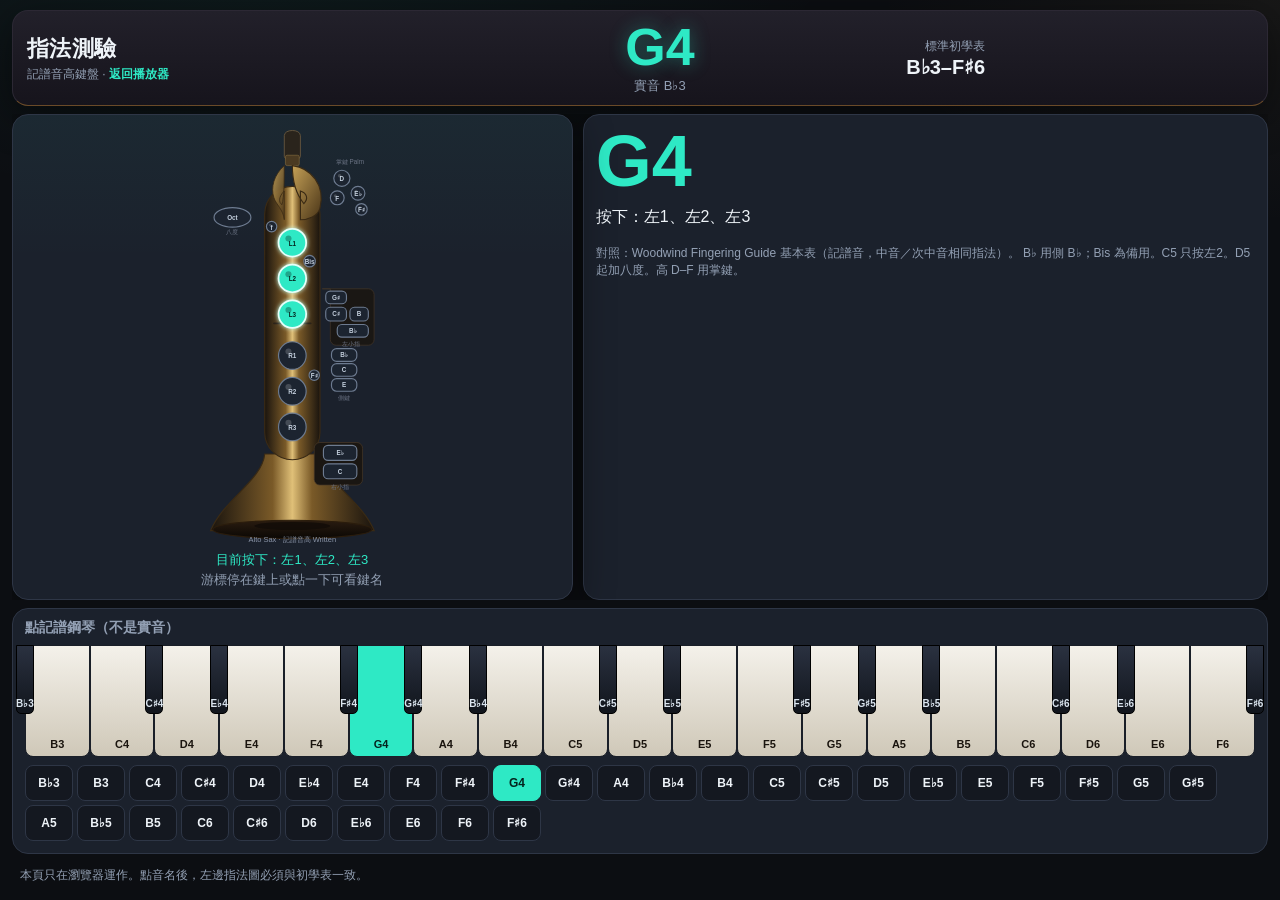
==== fingering-test.html @ 2d66747a "Initial release: Alto Fingering Player Static alto sax practice app with written-pitch fingering dia" ====
<!DOCTYPE html>
<html lang="zh-Hant">
<head>
  <meta charset="UTF-8" />
  <meta name="viewport" content="width=device-width, initial-scale=1, viewport-fit=cover" />
  <title>指法測驗 · Alto Fingering Player</title>
  <link rel="stylesheet" href="styles.css" />
</head>
<body class="mode-fingering test-page">
  <div id="app">
    <header class="topbar">
      <div class="brand">
        <h1>指法測驗</h1>
        <div class="sub">記譜音高鍵盤 · <a href="index.html">返回播放器</a></div>
      </div>
      <div class="now-note">
        <div class="written-name" id="written-name">G4</div>
        <div class="concert-name" id="concert-name">實音 B♭3</div>
      </div>
      <div class="clock">
        <div class="label">標準初學表</div>
        <div class="time">B♭3–F♯6</div>
      </div>
    </header>

    <main class="stage">
      <section class="panel fingering-panel">
        <div class="sax-stage">
          <div id="sax-mount"></div>
        </div>
        <div class="pressed-line" id="pressed-line">目前按下：—</div>
        <div class="next-hint">游標停在鍵上或點一下可看鍵名</div>
      </section>
      <section class="panel test-info">
        <div class="test-note" id="big-name">G4</div>
        <div class="test-keys-text" id="keys-text"></div>
        <div class="test-alt" id="alt-text"></div>
        <div class="test-chart" id="chart-note">
          對照：Woodwind Fingering Guide 基本表（記譜音，中音／次中音相同指法）。
          B♭ 用側 B♭；Bis 為備用。C5 只按左2。D5 起加八度。高 D–F 用掌鍵。
        </div>
      </section>
    </main>

    <section class="keyboard-wrap">
      <h2>點記譜鋼琴（不是實音）</h2>
      <div class="piano" id="piano"></div>
      <div class="chrom-row" id="chrom"></div>
    </section>

    <footer class="readme">
      本頁只在瀏覽器運作。點音名後，左邊指法圖必須與初學表一致。
    </footer>
  </div>
  <div id="key-tip" class="key-tip" role="status"></div>

  <script src="fingerings.js"></script>
  <script>
    (function () {
      const F = window.Fingerings;
      const sax = document.getElementById("sax-mount");
      const tip = document.getElementById("key-tip");
      const written = document.getElementById("written-name");
      const concert = document.getElementById("concert-name");
      const pressed = document.getElementById("pressed-line");
      const big = document.getElementById("big-name");
      const keysText = document.getElementById("keys-text");
      const altText = document.getElementById("alt-text");
      const piano = document.getElementById("piano");
      const chrom = document.getElementById("chrom");

      F.renderSax(sax);
      F.bindKeyTips(sax, tip);

      const WHITE_PC = { 0: 1, 2: 1, 4: 1, 5: 1, 7: 1, 9: 1, 11: 1 };
      const whites = [];
      const blacks = [];
      for (let m = F.MIDI_MIN; m <= F.MIDI_MAX; m++) {
        if (WHITE_PC[((m % 12) + 12) % 12]) whites.push(m);
        else blacks.push(m);
      }

      function shortName(midi) {
        return F.prettyName(F.midiToName(midi));
      }

      function show(midi) {
        const fing = F.lookupWritten(midi);
        const name = F.prettyName(fing.name);
        written.textContent = name;
        big.textContent = name;
        concert.textContent = fing.outOfRange ? "音域外" : ("實音 " + F.concertName(F.writtenToConcert(midi)));
        F.setKeys(sax, fing.outOfRange ? [] : fing.keys, []);
        pressed.textContent = "目前按下：" + (fing.outOfRange ? "—" : F.keysPhrase(fing.keys));
        keysText.textContent = fing.outOfRange
          ? "超出薩克斯標準音域。"
          : ("按下：" + F.keysPhrase(fing.keys));
        if (fing.alt && fing.alt.length) {
          altText.textContent = "備用（" + (fing.altLabel || "替換") + "）：" + F.keysPhrase(fing.alt);
        } else {
          altText.textContent = "";
        }
        document.querySelectorAll(".wkey, .bkey, .chrom-btn").forEach(function (b) {
          b.classList.toggle("active", Number(b.dataset.midi) === midi);
        });
      }

      const whiteRow = document.createElement("div");
      whiteRow.className = "piano-white";
      whites.forEach(function (m) {
        const b = document.createElement("button");
        b.type = "button";
        b.className = "wkey";
        b.dataset.midi = String(m);
        b.textContent = shortName(m);
        b.addEventListener("click", function () { show(m); });
        whiteRow.appendChild(b);
      });
      piano.appendChild(whiteRow);

      const blackRow = document.createElement("div");
      blackRow.className = "piano-black";
      blacks.forEach(function (m) {
        let n = 0;
        whites.forEach(function (w) { if (w < m) n++; });
        const pct = (n / whites.length) * 100;
        const b = document.createElement("button");
        b.type = "button";
        b.className = "bkey";
        b.dataset.midi = String(m);
        b.style.left = pct + "%";
        b.textContent = shortName(m);
        b.addEventListener("click", function () { show(m); });
        blackRow.appendChild(b);
      });
      piano.appendChild(blackRow);

      for (let m = F.MIDI_MIN; m <= F.MIDI_MAX; m++) {
        const b = document.createElement("button");
        b.type = "button";
        b.className = "chrom-btn";
        b.dataset.midi = String(m);
        b.textContent = shortName(m);
        b.addEventListener("click", function () { show(m); });
        chrom.appendChild(b);
      }

      show(F.nameToMidi("G4"));
    })();
  </script>
</body>
</html>
---- styles.css ----
:root {
  --bg: #0c0e12;
  --bg-2: #141820;
  --panel: #1b212c;
  --panel-2: #222a38;
  --wood: #3d2a18;
  --wood-edge: #6a4a28;
  --line: #2e3646;
  --text: #eef3f8;
  --muted: #93a0b4;
  --teal: #2ee9c5;
  --teal-2: #18b89a;
  --teal-dim: #0e4f45;
  --gold: #d4b06a;
  --warn: #ffb454;
  --danger: #ff6b7a;
  --rest: #7b8496;
  --shadow: 0 10px 40px rgba(0, 0, 0, 0.45);
  --radius: 16px;
  --font: "Noto Sans TC", "Source Han Sans TC", "PingFang TC", "Microsoft JhengHei",
    "Segoe UI", "Avenir Next", sans-serif;
  --mono: "Segoe UI", "Avenir Next", "Trebuchet MS", sans-serif;
}

*,
*::before,
*::after { box-sizing: border-box; }

html, body {
  margin: 0;
  padding: 0;
  background:
    radial-gradient(1200px 600px at 20% -10%, rgba(46, 233, 197, 0.07), transparent 50%),
    radial-gradient(900px 500px at 100% 0%, rgba(212, 176, 106, 0.06), transparent 45%),
    var(--bg);
  color: var(--text);
  font-family: var(--font);
  min-height: 100dvh;
}

button, input { font-family: inherit; }

#app {
  height: 100dvh;
  max-height: 100dvh;
  overflow: hidden;
  display: grid;
  grid-template-areas:
    "top"
    "banner"
    "onboard"
    "stage"
    "transport"
    "files"
    "footer";
  grid-template-rows: auto auto auto minmax(200px, 1fr) auto auto auto;
  gap: 8px;
  padding: 10px 12px 8px;
  max-width: 1400px;
  margin: 0 auto;
}
.topbar { grid-area: top; }
.banner { grid-area: banner; }
.onboarding { grid-area: onboard; }
.stage { grid-area: stage; }
.transport { grid-area: transport; }
.files { grid-area: files; }
footer.readme { grid-area: footer; }

/* ── Top bar ── */
.topbar {
  display: grid;
  grid-template-columns: minmax(140px, 0.9fr) minmax(120px, 1.1fr) auto minmax(90px, 0.6fr);
  gap: 10px;
  align-items: center;
  background: linear-gradient(180deg, #22202a 0%, #16141c 100%);
  border: 1px solid #2c2834;
  border-bottom-color: var(--wood-edge);
  border-radius: var(--radius);
  padding: 10px 14px;
  box-shadow: var(--shadow);
}

.brand {
  display: flex;
  flex-direction: column;
  gap: 2px;
  min-width: 0;
}
.brand h1 {
  margin: 0;
  font-size: clamp(16px, 2.4vw, 22px);
  letter-spacing: 0.02em;
  font-weight: 800;
}
.brand .sub {
  color: var(--muted);
  font-size: 12px;
}

.song-meta { min-width: 0; }
.song-title {
  font-size: clamp(15px, 2vw, 20px);
  font-weight: 700;
  color: var(--gold);
  white-space: nowrap;
  overflow: hidden;
  text-overflow: ellipsis;
}
.song-sub { color: var(--muted); font-size: 12px; }

.now-note {
  display: flex;
  flex-direction: column;
  align-items: center;
  justify-content: center;
  min-width: 110px;
}
.written-name {
  font-family: var(--mono);
  font-size: clamp(32px, 5vw, 52px);
  font-weight: 800;
  line-height: 1;
  color: var(--teal);
  text-shadow: 0 0 18px rgba(46, 233, 197, 0.35);
}
.concert-name {
  font-size: 13px;
  color: var(--muted);
  margin-top: 4px;
}
.clock {
  text-align: right;
  font-variant-numeric: tabular-nums;
}
.clock .time {
  font-size: 20px;
  font-weight: 700;
}
.clock .label { color: var(--muted); font-size: 12px; }

/* ── Banner ── */
.banner {
  display: none;
  background: #3a2218;
  color: #ffd7c2;
  border: 1px solid #7a4030;
  border-radius: 12px;
  padding: 8px 12px;
  font-size: 14px;
}
.banner.show { display: block; }

/* ── Onboarding ── */
.onboarding {
  display: flex;
  align-items: stretch;
  gap: 10px;
  background: var(--panel);
  border: 1px solid var(--line);
  border-radius: 14px;
  padding: 8px 10px;
  overflow-x: auto;
}
.onboard-copy {
  min-width: 132px;
  display: flex;
  flex-direction: column;
  justify-content: center;
  padding: 0 6px;
}
.onboard-copy strong {
  color: var(--teal);
  font-size: 15px;
}
.onboard-copy span { color: var(--muted); font-size: 12px; }
.onboard-notes {
  display: flex;
  gap: 8px;
  flex: 1;
}
.onboard-card {
  flex: 1 0 72px;
  background: var(--bg-2);
  border: 1px solid var(--line);
  border-radius: 12px;
  padding: 6px 8px;
  cursor: pointer;
  min-height: 64px;
  display: flex;
  flex-direction: column;
  align-items: center;
  gap: 4px;
}
.onboard-card:hover, .onboard-card.active {
  border-color: var(--teal);
  box-shadow: 0 0 0 1px var(--teal);
}
.onboard-card .n {
  font-weight: 800;
  font-size: 18px;
  font-family: var(--mono);
}
.mini-dots { display: flex; gap: 10px; }
.mini-col { display: flex; flex-direction: column; gap: 3px; }
.dot {
  width: 8px; height: 8px; border-radius: 50%;
  border: 1px solid #5a6578;
  background: transparent;
}
.dot.on { background: var(--teal); border-color: var(--teal); }
.oct-pip {
  font-size: 10px;
  color: var(--muted);
  height: 12px;
}
.oct-pip.on { color: var(--teal); font-weight: 700; }

/* ── Main ── */
.stage {
  display: grid;
  grid-template-columns: minmax(260px, 1.05fr) minmax(240px, 1fr);
  gap: 10px;
  min-height: 0;
  overflow: hidden;
}

.panel {
  background: var(--panel);
  border: 1px solid var(--line);
  border-radius: var(--radius);
  min-height: 0;
  box-shadow: var(--shadow);
}

.fingering-panel {
  position: relative;
  display: flex;
  flex-direction: column;
  padding: 8px 8px 6px;
  min-height: 0;
  overflow: hidden;
  background:
    linear-gradient(180deg, rgba(46, 233, 197, 0.04), transparent 30%),
    var(--panel);
}
.sax-stage {
  position: relative;
  flex: 1;
  min-height: 0;
  display: flex;
  align-items: center;
  justify-content: center;
}
#sax-mount {
  width: 100%;
  height: 100%;
  display: flex;
  justify-content: center;
}
.sax-svg {
  width: 100%;
  height: 100%;
  max-height: 100%;
  overflow: visible;
}

.key {
  fill: #1c2430;
  stroke: #6d7b90;
  stroke-width: 2;
  fill-opacity: 1;
  transition: fill 80ms linear, stroke 80ms linear, opacity 80ms linear;
}
.key.on {
  fill: #2ee9c5;
  stroke: #e7fffa;
  stroke-width: 3;
  fill-opacity: 1;
  filter: url(#keyGlow);
}
.key.ghost {
  fill: #2ee9c5;
  fill-opacity: 0.4;
  stroke: #2ee9c5;
  stroke-width: 2;
  stroke-dasharray: 4 3;
  stroke-opacity: 0.9;
}
.pearl-shine {
  fill: #ffffff;
  opacity: 0.18;
  pointer-events: none;
}
.key.on + .pearl-shine,
.key-wrap:has(.key.on) .pearl-shine { opacity: 0.35; fill: #042820; }
.key-label {
  font-size: 11px;
  font-weight: 700;
  fill: #c5d0de;
  text-anchor: middle;
  pointer-events: none;
  font-family: var(--mono);
}
.key-wrap:has(.key.on) .key-label { fill: #04241e; }
.key-wrap:has(.key.ghost) .key-label { fill: #e7fffa; }
.region-label {
  fill: #6b7384;
  font-size: 11px;
  text-anchor: middle;
  font-family: var(--font);
}
.sax-caption {
  fill: #8b95a8;
  font-size: 13px;
  text-anchor: middle;
}

.status-overlay {
  position: absolute;
  left: 50%;
  top: 12px;
  transform: translateX(-50%);
  font-size: 28px;
  font-weight: 800;
  letter-spacing: 0.12em;
  color: var(--rest);
  text-transform: uppercase;
  pointer-events: none;
  display: none;
  padding: 6px 16px;
  border-radius: 10px;
  background: rgba(12, 14, 18, 0.72);
}
.status-overlay.show { display: block; }
.status-overlay.warn { color: var(--danger); }

.name-hero {
  display: none;
  position: absolute;
  inset: auto 0 18px 0;
  text-align: center;
  font-family: var(--mono);
  font-size: clamp(64px, 12vw, 140px);
  font-weight: 900;
  line-height: 0.9;
  color: var(--teal);
  text-shadow: 0 0 30px rgba(46, 233, 197, 0.28);
  pointer-events: none;
}
.next-hint {
  text-align: center;
  color: var(--muted);
  font-size: 13px;
  padding: 2px 0 4px;
}
.next-hint b { color: var(--text); }

body.mode-names .sax-svg { opacity: 0.08; }
body.mode-names .name-hero { display: block; inset: 20% 0 auto 0; }
body.mode-both .name-hero { display: block; font-size: clamp(42px, 7vw, 84px); }

/* ── Note strip ── */
.strip-panel {
  display: flex;
  flex-direction: column;
  padding: 10px 10px 8px;
  min-width: 0;
  min-height: 0;
  overflow: hidden;
}
.next-card {
  flex: 0 0 auto;
  background: var(--bg-2);
  border: 1px solid var(--teal-dim);
  border-radius: 14px;
  padding: 10px 12px 12px;
  margin-bottom: 8px;
  text-align: center;
}
.next-card-label {
  font-size: 12px;
  color: var(--gold);
  font-weight: 700;
  letter-spacing: 0.08em;
}
.next-card-name {
  font-family: var(--mono);
  font-size: clamp(36px, 5vw, 56px);
  font-weight: 900;
  color: var(--teal);
  line-height: 1.05;
  text-shadow: 0 0 18px rgba(46, 233, 197, 0.28);
}
.next-card-dur {
  color: var(--muted);
  font-size: 13px;
  margin-bottom: 6px;
}
.next-card-dots {
  display: flex;
  justify-content: center;
  gap: 10px;
  margin: 4px 0;
}
.next-card-keys {
  font-size: 13px;
  color: var(--text);
  min-height: 1.3em;
}
.next-card.rest .next-card-name { color: var(--rest); }
.strip-head {
  display: flex;
  justify-content: space-between;
  align-items: baseline;
  margin-bottom: 8px;
}
.strip-head h2 {
  margin: 0;
  font-size: 14px;
  color: var(--muted);
  font-weight: 600;
}
.strip-scroll {
  position: relative;
  flex: 1;
  overflow: auto;
  display: flex;
  flex-direction: column;
  gap: 8px;
  padding-bottom: 4px;
  min-height: 0;
}
.bar-row {
  display: flex;
  align-items: stretch;
  gap: 4px;
  min-height: 64px;
}
.bar-num {
  width: 28px;
  flex: 0 0 28px;
  color: var(--muted);
  font-size: 12px;
  display: flex;
  align-items: center;
  justify-content: center;
}
.note-cell {
  position: relative;
  flex: 0 0 auto;
  min-width: 48px;
  border-radius: 10px;
  background: var(--bg-2);
  border: 1px solid var(--line);
  overflow: hidden;
  cursor: pointer;
  display: flex;
  flex-direction: column;
  justify-content: flex-end;
}
.note-cell.rest {
  background: repeating-linear-gradient(
    -45deg,
    #161a22,
    #161a22 6px,
    #1c222c 6px,
    #1c222c 12px
  );
}
.note-cell.current {
  border-color: var(--teal);
  box-shadow: 0 0 0 1px var(--teal), 0 0 16px rgba(46, 233, 197, 0.25);
  z-index: 1;
}
.note-cell.out { border-color: var(--danger); }
.dur-fill {
  position: absolute;
  left: 0; top: 0; bottom: 0;
  width: 100%;
  transform-origin: left center;
  background: linear-gradient(90deg, rgba(46, 233, 197, 0.35), rgba(46, 233, 197, 0.12));
  pointer-events: none;
}
.cell-name {
  position: relative;
  z-index: 1;
  padding: 6px 6px 8px;
  font-weight: 800;
  font-size: 16px;
  font-family: var(--mono);
  text-align: center;
}
.cell-dur {
  position: relative;
  z-index: 1;
  height: 6px;
  margin: 0 6px 8px;
  border-radius: 3px;
  background: #2a3140;
}
.cell-dur > i {
  display: block;
  height: 100%;
  border-radius: 3px;
  background: #5a6578;
}

/* ── Transport ── */
.transport {
  display: grid;
  grid-template-columns: auto 1fr auto;
  gap: 10px;
  align-items: center;
  background: var(--panel);
  border: 1px solid var(--line);
  border-radius: 16px;
  padding: 10px 12px;
}
.transport-btns {
  display: flex;
  flex-wrap: wrap;
  gap: 8px;
}
.btn {
  appearance: none;
  border: 1px solid var(--line);
  background: var(--panel-2);
  color: var(--text);
  min-height: 48px;
  min-width: 48px;
  padding: 8px 14px;
  border-radius: 12px;
  font-size: 15px;
  font-weight: 700;
  cursor: pointer;
}
.btn:hover { border-color: var(--teal-2); }
.btn.primary {
  background: var(--teal);
  color: #04241e;
  border-color: var(--teal);
  min-width: 92px;
}
.btn.active {
  background: var(--teal-dim);
  border-color: var(--teal);
  color: var(--teal);
}
#btn-mute.active {
  background: #3a2218;
  border-color: var(--danger);
  color: var(--danger);
}
.progress-wrap { min-width: 72px; padding-top: 10px; }
.progress {
  height: 16px;
  border-radius: 8px;
  background: #11151c;
  border: 1px solid var(--line);
  cursor: pointer;
  position: relative;
  overflow: visible;
}
.progress-ab {
  position: absolute;
  left: 0;
  top: 0;
  bottom: 0;
  width: 100%;
  background: rgba(46, 233, 197, 0.16);
  border-radius: 8px;
  pointer-events: none;
}
.progress-fill {
  position: relative;
  z-index: 1;
  height: 100%;
  width: 0%;
  background: linear-gradient(90deg, var(--teal-2), var(--teal));
  border-radius: 8px;
  pointer-events: none;
}
.ab-handle {
  position: absolute;
  top: 50%;
  z-index: 3;
  width: 22px;
  height: 28px;
  margin-left: -11px;
  transform: translateY(-50%);
  border: 1px solid var(--gold);
  background: #2a2418;
  color: var(--gold);
  font-size: 11px;
  font-weight: 800;
  border-radius: 8px;
  cursor: ew-resize;
  padding: 0;
  min-width: 22px;
  min-height: 28px;
  touch-action: none;
}
.ab-handle:hover, .ab-handle:focus { background: var(--gold); color: #1a140e; }
.ab-meta {
  display: flex;
  align-items: center;
  gap: 8px;
  margin-top: 4px;
  font-size: 12px;
  color: var(--muted);
}
.ab-reset {
  margin-left: auto;
  border: 0;
  background: transparent;
  color: var(--gold);
  font-weight: 700;
  cursor: pointer;
  font-size: 12px;
}
.pass-badge {
  background: var(--teal-dim);
  color: var(--teal);
  border-radius: 999px;
  padding: 1px 8px;
  font-weight: 700;
}
.count-overlay {
  position: absolute;
  inset: 0;
  display: flex;
  flex-direction: column;
  align-items: center;
  justify-content: center;
  background: rgba(8, 10, 14, 0.55);
  z-index: 4;
  pointer-events: none;
}
.count-overlay[hidden] { display: none !important; }
.count-num {
  font-size: clamp(64px, 12vw, 120px);
  font-weight: 900;
  color: var(--teal);
  line-height: 1;
  text-shadow: 0 0 30px rgba(46, 233, 197, 0.45);
}
.count-sub { color: var(--gold); font-weight: 700; letter-spacing: 0.12em; }
.sliders {
  display: flex;
  gap: 14px;
  align-items: center;
}
.slider-block {
  display: flex;
  flex-direction: column;
  gap: 2px;
  min-width: 140px;
}
.slider-block label {
  font-size: 12px;
  color: var(--muted);
  display: flex;
  justify-content: space-between;
}
input[type="range"] {
  width: 100%;
  accent-color: var(--teal);
  height: 28px;
}

/* ── Files ── */
.files {
  display: flex;
  flex-wrap: wrap;
  gap: 8px;
  align-items: center;
  background: var(--panel);
  border: 1px solid var(--line);
  border-radius: 16px;
  padding: 10px 12px;
}
.file-btn {
  display: inline-flex;
  align-items: center;
  min-height: 48px;
  padding: 8px 14px;
  border-radius: 12px;
  background: var(--panel-2);
  border: 1px dashed var(--gold);
  color: var(--gold);
  font-weight: 700;
  cursor: pointer;
}
.file-btn input { display: none; }
.part-pick {
  display: inline-flex;
  align-items: center;
  gap: 8px;
  min-height: 48px;
  padding: 0 12px;
  border-radius: 12px;
  background: var(--bg-2);
  border: 1px solid var(--gold);
  color: var(--gold);
  font-weight: 700;
}
.part-pick[hidden] { display: none; }
.part-pick select {
  background: var(--panel-2);
  color: var(--text);
  border: 1px solid var(--line);
  border-radius: 8px;
  min-height: 36px;
  min-width: 140px;
  font-size: 14px;
  font-weight: 700;
}
.pressed-line {
  text-align: center;
  font-size: 13px;
  color: var(--teal);
  padding: 2px 8px 0;
  min-height: 1.4em;
}
.key-tip {
  position: fixed;
  z-index: 80;
  pointer-events: none;
  background: #10161d;
  border: 1px solid var(--teal);
  color: var(--text);
  padding: 6px 10px;
  border-radius: 8px;
  font-size: 14px;
  font-weight: 700;
  display: none;
  transform: translate(-50%, -120%);
  box-shadow: 0 8px 24px rgba(0,0,0,0.45);
  white-space: nowrap;
  max-width: 90vw;
}
.key-tip.show { display: block; }
.key { cursor: pointer; }
.brand a, footer.readme a {
  color: var(--teal);
  font-weight: 700;
  text-decoration: none;
}
.brand a:hover, footer.readme a:hover { text-decoration: underline; }
.toggle {
  display: inline-flex;
  align-items: center;
  gap: 8px;
  min-height: 48px;
  padding: 0 12px;
  border-radius: 12px;
  background: var(--bg-2);
  border: 1px solid var(--line);
  cursor: pointer;
  user-select: none;
}
.toggle input { width: 18px; height: 18px; accent-color: var(--teal); }
.mode-tabs { display: flex; gap: 6px; margin-left: auto; }
.mode-tabs .btn { min-width: 72px; }
.mode-tabs .btn.active {
  background: var(--teal);
  color: #04241e;
  border-color: var(--teal);
}

footer.readme {
  color: var(--muted);
  font-size: 12px;
  line-height: 1.5;
  padding: 4px 8px 8px;
}
footer.readme b { color: var(--text); }

/* ── Responsive ── */
@media (max-width: 980px) and (orientation: portrait) {
  .topbar {
    grid-template-columns: 1fr auto auto;
  }
  .song-meta { display: none; }
  .transport {
    grid-template-columns: 1fr;
  }
  .sliders { width: 100%; }
  .slider-block { flex: 1; }
}

@media (max-width: 760px) and (orientation: portrait) {
  footer.readme { display: none; }
  .stage {
    grid-template-columns: 1fr;
    grid-template-rows: minmax(0, 1.25fr) minmax(0, 0.85fr);
  }
  .sax-svg { max-height: none; }
  .strip-panel { min-height: 0; }
  .mode-tabs { margin-left: 0; }
  .mode-tabs .btn { min-width: 56px; }
  .onboarding { padding: 6px 8px; }
  .onboard-card { min-height: 52px; flex: 1 0 58px; }
  .files { padding: 6px 8px; }
}

@media (orientation: landscape) and (max-height: 560px) {
  #app { padding: 4px 8px; gap: 4px; }
  .onboarding { display: none; }
  footer.readme { display: none; }
  .topbar { padding: 4px 10px; }
  .written-name { font-size: 28px; }
  .btn { min-height: 36px; min-width: 36px; padding: 4px 10px; font-size: 13px; }
  .files { padding: 2px 8px; }
  .files .file-btn, .files #btn-demo, .files .toggle:not(.coach) { display: none; }
  .transport {
    grid-template-columns: auto minmax(70px, 1fr) auto;
    padding: 4px 8px;
    gap: 8px;
  }
  .transport-btns { flex-wrap: nowrap; }
  .slider-block { min-width: 108px; }
  .stage { grid-template-columns: 1.15fr 0.85fr; min-height: 0; }
  .sax-stage { min-height: 0; }
  .next-hint { font-size: 11px; padding: 0; }
  .next-card { padding: 6px 8px; margin-bottom: 4px; }
  .next-card-name { font-size: 28px; }
  .next-card-dots, .next-card-dur { display: none; }
  .ab-meta { display: none; }
}

@media (orientation: landscape) and (max-width: 900px) {
  .stage { grid-template-columns: 1.15fr 0.85fr; }
  .song-meta { display: none; }
}

/* ── Fingering test page ── */
body.test-page #app {
  grid-template-areas:
    "top"
    "stage"
    "keys"
    "footer";
  grid-template-rows: auto minmax(200px, 1fr) auto auto;
  height: 100dvh;
}
body.test-page .stage {
  grid-template-columns: minmax(240px, 0.9fr) minmax(260px, 1.1fr);
}
.test-info {
  padding: 10px 12px;
  display: flex;
  flex-direction: column;
  gap: 8px;
  min-height: 0;
  overflow: auto;
}
.test-note {
  font-size: clamp(40px, 8vw, 72px);
  font-weight: 900;
  color: var(--teal);
  line-height: 1;
  font-family: var(--mono);
}
.test-keys-text {
  font-size: 16px;
  color: var(--text);
  line-height: 1.5;
}
.test-alt { color: var(--gold); font-size: 13px; }
.test-chart {
  font-size: 12px;
  color: var(--muted);
}
.keyboard-wrap {
  grid-area: keys;
  background: var(--panel);
  border: 1px solid var(--line);
  border-radius: 16px;
  padding: 10px 12px 12px;
  overflow-x: auto;
}
.keyboard-wrap h2 {
  margin: 0 0 8px;
  font-size: 14px;
  color: var(--muted);
  font-weight: 600;
}
.piano {
  position: relative;
  height: 112px;
  min-width: 720px;
  user-select: none;
}
.piano-white {
  display: flex;
  height: 100%;
}
.wkey {
  flex: 1 0 28px;
  border: 1px solid #1a1f28;
  border-radius: 0 0 8px 8px;
  background: linear-gradient(#f4f1ea, #cfc8b8);
  color: #1a140e;
  font-weight: 800;
  font-size: 11px;
  display: flex;
  align-items: flex-end;
  justify-content: center;
  padding-bottom: 6px;
  cursor: pointer;
}
.wkey.active {
  background: var(--teal);
  color: #04241e;
}
.piano-black {
  position: absolute;
  left: 0; right: 0; top: 0;
  height: 62%;
  pointer-events: none;
}
.bkey {
  position: absolute;
  width: 18px;
  height: 100%;
  background: linear-gradient(#2a3140, #11151c);
  border: 1px solid #000;
  border-radius: 0 0 5px 5px;
  color: #dce6f0;
  font-size: 10px;
  font-weight: 800;
  pointer-events: auto;
  cursor: pointer;
  display: flex;
  align-items: flex-end;
  justify-content: center;
  padding-bottom: 4px;
  transform: translateX(-50%);
}
.bkey.active {
  background: var(--teal-2);
  color: #04241e;
  border-color: var(--teal);
}
.chrom-row {
  display: flex;
  flex-wrap: wrap;
  gap: 4px;
  margin-top: 8px;
}
.chrom-btn {
  min-width: 48px;
  min-height: 36px;
  border-radius: 8px;
  border: 1px solid var(--line);
  background: var(--bg-2);
  color: var(--text);
  font-weight: 700;
  font-size: 12px;
  cursor: pointer;
}
.chrom-btn.active {
  background: var(--teal);
  color: #04241e;
  border-color: var(--teal);
}
@media (max-width: 760px) and (orientation: portrait) {
  body.test-page .stage { grid-template-columns: 1fr; }
}
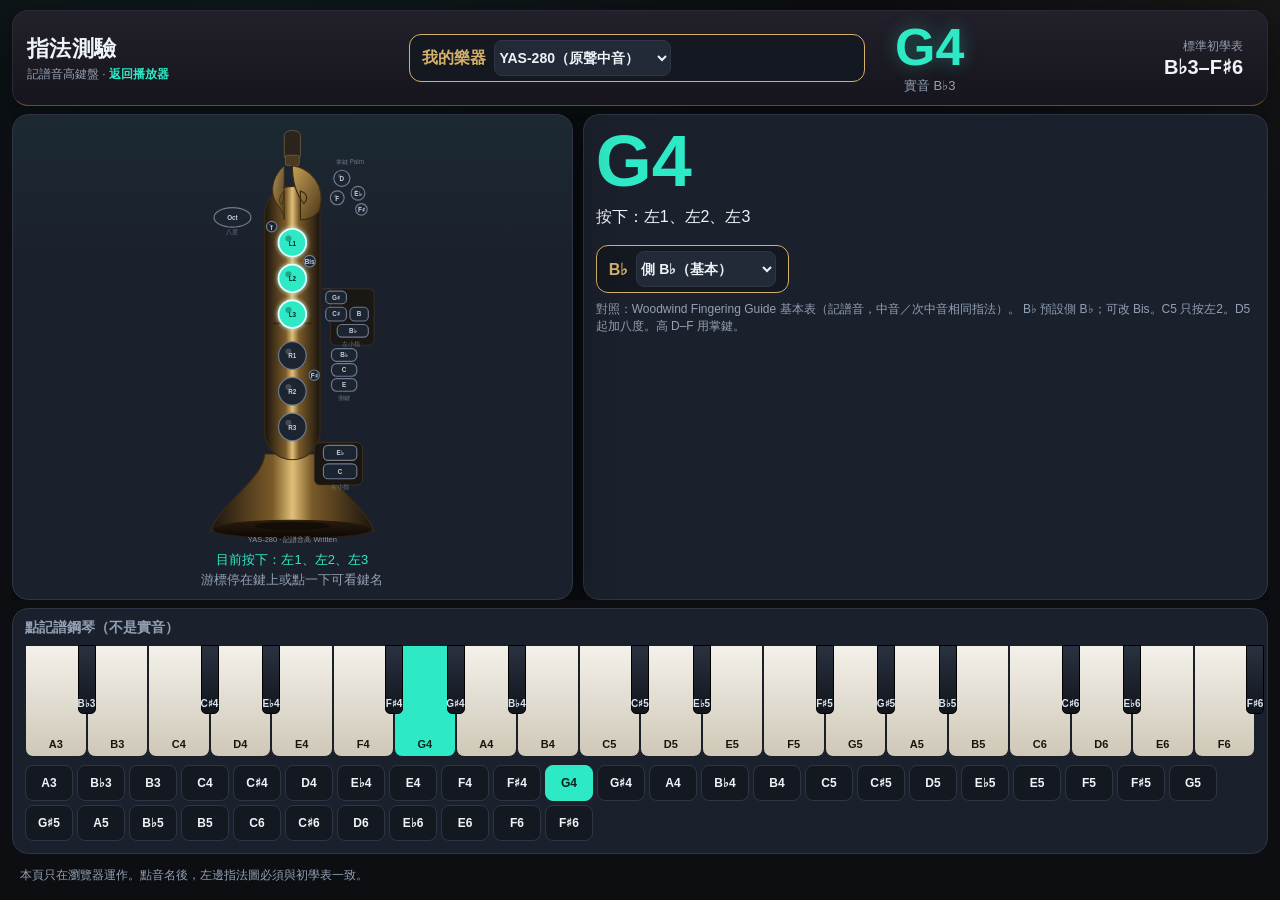
==== commit 0a91fe43: "Add practice mode, tuner, local library, and YAS-280/YDS-150 layouts Prepare vs practice UI for iPad" ====
--- a/fingering-test.html
+++ b/fingering-test.html
@@ -13,6 +13,13 @@
         <h1>指法測驗</h1>
         <div class="sub">記譜音高鍵盤 · <a href="index.html">返回播放器</a></div>
       </div>
+      <label class="part-pick">
+        我的樂器
+        <select id="instrument-select" aria-label="我的樂器">
+          <option value="yas-280" selected>YAS-280（原聲中音）</option>
+          <option value="yds-150">YDS-150（數位薩克斯）</option>
+        </select>
+      </label>
       <div class="now-note">
         <div class="written-name" id="written-name">G4</div>
         <div class="concert-name" id="concert-name">實音 B♭3</div>
@@ -35,9 +42,16 @@
         <div class="test-note" id="big-name">G4</div>
         <div class="test-keys-text" id="keys-text"></div>
         <div class="test-alt" id="alt-text"></div>
+        <label class="part-pick" style="align-self:flex-start">
+          B♭
+          <select id="bb-select" aria-label="B♭ 指法">
+            <option value="side" selected>側 B♭（基本）</option>
+            <option value="bis">Bis B♭（備用）</option>
+          </select>
+        </label>
         <div class="test-chart" id="chart-note">
           對照：Woodwind Fingering Guide 基本表（記譜音，中音／次中音相同指法）。
-          B♭ 用側 B♭；Bis 為備用。C5 只按左2。D5 起加八度。高 D–F 用掌鍵。
+          B♭ 預設側 B♭；可改 Bis。C5 只按左2。D5 起加八度。高 D–F 用掌鍵。
         </div>
       </section>
     </main>
@@ -68,6 +82,9 @@
       const altText = document.getElementById("alt-text");
       const piano = document.getElementById("piano");
       const chrom = document.getElementById("chrom");
+      const bbSelect = document.getElementById("bb-select");
+      const instSelect = document.getElementById("instrument-select");
+      let currentMidi = F.nameToMidi("G4");
 
       F.renderSax(sax);
       F.bindKeyTips(sax, tip);
@@ -75,7 +92,8 @@
       const WHITE_PC = { 0: 1, 2: 1, 4: 1, 5: 1, 7: 1, 9: 1, 11: 1 };
       const whites = [];
       const blacks = [];
-      for (let m = F.MIDI_MIN; m <= F.MIDI_MAX; m++) {
+      const pianoMin = F.MIDI_LOW_A || F.MIDI_MIN;
+      for (let m = pianoMin; m <= F.MIDI_MAX; m++) {
         if (WHITE_PC[((m % 12) + 12) % 12]) whites.push(m);
         else blacks.push(m);
       }
@@ -85,6 +103,7 @@
       }
 
       function show(midi) {
+        currentMidi = midi;
         const fing = F.lookupWritten(midi);
         const name = F.prettyName(fing.name);
         written.textContent = name;
@@ -135,7 +154,7 @@
       });
       piano.appendChild(blackRow);
 
-      for (let m = F.MIDI_MIN; m <= F.MIDI_MAX; m++) {
+      for (let m = pianoMin; m <= F.MIDI_MAX; m++) {
         const b = document.createElement("button");
         b.type = "button";
         b.className = "chrom-btn";
@@ -145,7 +164,22 @@
         chrom.appendChild(b);
       }
 
-      show(F.nameToMidi("G4"));
+      if (bbSelect) {
+        bbSelect.addEventListener("change", function () {
+          F.setBbStyle(bbSelect.value === "bis" ? "bis" : "side");
+          show(currentMidi);
+        });
+      }
+      if (instSelect) {
+        instSelect.addEventListener("change", function () {
+          F.setInstrument(instSelect.value);
+          F.renderSax(sax);
+          F.bindKeyTips(sax, tip);
+          show(currentMidi);
+        });
+      }
+
+      show(currentMidi);
     })();
   </script>
 </body>
--- a/styles.css
+++ b/styles.css
@@ -44,16 +44,19 @@
   height: 100dvh;
   max-height: 100dvh;
   overflow: hidden;
+  min-width: 0;
   display: grid;
   grid-template-areas:
     "top"
     "banner"
     "onboard"
     "stage"
+    "tuner"
     "transport"
     "files"
+    "library"
     "footer";
-  grid-template-rows: auto auto auto minmax(200px, 1fr) auto auto auto;
+  grid-template-rows: auto auto auto minmax(180px, 1fr) auto auto auto auto auto;
   gap: 8px;
   padding: 10px 12px 8px;
   max-width: 1400px;
@@ -63,14 +66,19 @@
 .banner { grid-area: banner; }
 .onboarding { grid-area: onboard; }
 .stage { grid-area: stage; }
+.tuner { grid-area: tuner; }
 .transport { grid-area: transport; }
 .files { grid-area: files; }
+.library { grid-area: library; }
 footer.readme { grid-area: footer; }
+.topbar, .onboarding, .stage, .tuner, .transport, .files, .library, footer.readme {
+  min-width: 0;
+}
 
 /* ── Top bar ── */
 .topbar {
   display: grid;
-  grid-template-columns: minmax(140px, 0.9fr) minmax(120px, 1.1fr) auto minmax(90px, 0.6fr);
+  grid-template-columns: minmax(140px, 0.9fr) minmax(120px, 1.1fr) auto minmax(90px, 0.6fr) auto;
   gap: 10px;
   align-items: center;
   background: linear-gradient(180deg, #22202a 0%, #16141c 100%);
@@ -80,6 +88,32 @@
   padding: 10px 14px;
   box-shadow: var(--shadow);
 }
+.top-actions {
+  display: flex;
+  gap: 8px;
+  align-items: center;
+  justify-content: flex-end;
+}
+.inst-chip {
+  display: none;
+  align-items: center;
+  font-weight: 800;
+  color: var(--gold);
+  font-size: 13px;
+  border: 1px solid var(--gold);
+  border-radius: 999px;
+  padding: 4px 10px;
+  white-space: nowrap;
+}
+body.practice .inst-chip { display: inline-flex; }
+.inst-hint {
+  color: var(--gold);
+  font-size: 13px;
+  font-weight: 700;
+}
+.inst-hint[hidden] { display: none; }
+body.inst-yds-150 .tuner-meter,
+body.inst-yds-150 .tuner-heard { display: none; }
 
 .brand {
   display: flex;
@@ -359,6 +393,20 @@
 body.mode-names .sax-svg { opacity: 0.08; }
 body.mode-names .name-hero { display: block; inset: 20% 0 auto 0; }
 body.mode-both .name-hero { display: block; font-size: clamp(42px, 7vw, 84px); }
+
+body.prepare .practice-only { display: none !important; }
+body.practice .prepare-only { display: none !important; }
+
+body.prepare #app {
+  height: auto;
+  max-height: none;
+  min-height: 100dvh;
+  overflow: visible;
+}
+body.prepare .stage {
+  min-height: 220px;
+  max-height: min(42vh, 420px);
+}
 
 /* ── Note strip ── */
 .strip-panel {
@@ -672,13 +720,23 @@
 /* ── Files ── */
 .files {
   display: flex;
+  flex-wrap: nowrap;
+  gap: 8px;
+  align-items: center;
+  background: var(--panel);
+  border: 1px solid var(--line);
+  border-radius: 16px;
+  padding: 10px 12px;
+  min-width: 0;
+  max-width: 100%;
+}
+.files-scroll {
+  display: flex;
   flex-wrap: wrap;
   gap: 8px;
   align-items: center;
-  background: var(--panel);
-  border: 1px solid var(--line);
-  border-radius: 16px;
-  padding: 10px 12px;
+  flex: 1;
+  min-width: 0;
 }
 .file-btn {
   display: inline-flex;
@@ -761,7 +819,7 @@
   user-select: none;
 }
 .toggle input { width: 18px; height: 18px; accent-color: var(--teal); }
-.mode-tabs { display: flex; gap: 6px; margin-left: auto; }
+.mode-tabs { display: flex; gap: 6px; flex: 0 0 auto; }
 .mode-tabs .btn { min-width: 72px; }
 .mode-tabs .btn.active {
   background: var(--teal);
@@ -769,6 +827,101 @@
   border-color: var(--teal);
 }
 
+/* ── Local library ── */
+.library {
+  background: var(--panel);
+  border: 1px solid var(--line);
+  border-radius: 16px;
+  min-height: 0;
+  min-width: 0;
+}
+.library details { padding: 4px 10px 8px; }
+.library summary {
+  cursor: pointer;
+  display: flex;
+  align-items: baseline;
+  flex-wrap: wrap;
+  gap: 8px 12px;
+  min-height: 36px;
+  font-weight: 700;
+  list-style: none;
+}
+.library summary::-webkit-details-marker { display: none; }
+.lib-summary-title { color: var(--gold); }
+.lib-summary-meta {
+  color: var(--muted);
+  font-weight: 600;
+  font-size: 12px;
+}
+.lib-toolbar {
+  display: flex;
+  gap: 8px;
+  align-items: center;
+  margin: 6px 0;
+}
+.lib-toolbar input[type="search"] {
+  flex: 1;
+  min-height: 36px;
+  border-radius: 8px;
+  border: 1px solid var(--line);
+  background: var(--bg-2);
+  color: var(--text);
+  padding: 0 10px;
+  font-size: 14px;
+}
+.lib-folder {
+  color: var(--muted);
+  font-size: 12px;
+  white-space: nowrap;
+  overflow: hidden;
+  text-overflow: ellipsis;
+  max-width: 40%;
+}
+.lib-list {
+  display: flex;
+  flex-direction: column;
+  gap: 10px;
+  max-height: min(28vh, 260px);
+  overflow: auto;
+  padding-bottom: 4px;
+}
+.lib-empty {
+  margin: 4px 0 8px;
+  color: var(--muted);
+  font-size: 13px;
+}
+.lib-group h3 {
+  margin: 0 0 6px;
+  font-size: 12px;
+  color: var(--muted);
+  font-weight: 700;
+}
+.lib-songs {
+  display: flex;
+  flex-wrap: wrap;
+  gap: 6px;
+}
+.lib-song {
+  appearance: none;
+  border: 1px solid var(--line);
+  background: var(--bg-2);
+  color: var(--text);
+  border-radius: 10px;
+  padding: 8px 10px;
+  text-align: left;
+  cursor: pointer;
+  min-height: 44px;
+  max-width: 100%;
+}
+.lib-song:hover { border-color: var(--teal-2); }
+.lib-song.active {
+  border-color: var(--teal);
+  box-shadow: 0 0 0 1px var(--teal);
+  background: var(--teal-dim);
+}
+.lib-song-title { display: block; font-weight: 800; font-size: 14px; }
+.lib-song-file { display: block; font-size: 11px; color: var(--muted); }
+
 footer.readme {
   color: var(--muted);
   font-size: 12px;
@@ -780,9 +933,9 @@
 /* ── Responsive ── */
 @media (max-width: 980px) and (orientation: portrait) {
   .topbar {
-    grid-template-columns: 1fr auto auto;
+    grid-template-columns: 1fr auto auto auto;
   }
-  .song-meta { display: none; }
+  body.prepare .song-meta { display: none; }
   .transport {
     grid-template-columns: 1fr;
   }
@@ -802,18 +955,30 @@
   .mode-tabs .btn { min-width: 56px; }
   .onboarding { padding: 6px 8px; }
   .onboard-card { min-height: 52px; flex: 1 0 58px; }
-  .files { padding: 6px 8px; }
+  .files {
+    padding: 6px 8px;
+    flex-wrap: nowrap;
+  }
+  .files-scroll {
+    flex-wrap: nowrap;
+    overflow-x: auto;
+    -webkit-overflow-scrolling: touch;
+  }
+  .files-scroll > * { flex: 0 0 auto; }
+  .library .lib-list { max-height: 22vh; }
 }
 
 @media (orientation: landscape) and (max-height: 560px) {
   #app { padding: 4px 8px; gap: 4px; }
   .onboarding { display: none; }
   footer.readme { display: none; }
+  .library { display: none; }
   .topbar { padding: 4px 10px; }
   .written-name { font-size: 28px; }
   .btn { min-height: 36px; min-width: 36px; padding: 4px 10px; font-size: 13px; }
   .files { padding: 2px 8px; }
   .files .file-btn, .files #btn-demo, .files .toggle:not(.coach) { display: none; }
+  .files #btn-folder { display: none; }
   .transport {
     grid-template-columns: auto minmax(70px, 1fr) auto;
     padding: 4px 8px;
@@ -835,6 +1000,183 @@
   .song-meta { display: none; }
 }
 
+/* ── Tuner / 對音 ── */
+.tuner {
+  background: var(--panel);
+  border: 1px solid var(--line);
+  border-radius: 16px;
+  padding: 8px 12px 10px;
+  min-width: 0;
+}
+.tuner-head {
+  display: flex;
+  align-items: center;
+  gap: 10px;
+  flex-wrap: wrap;
+  margin-bottom: 6px;
+}
+.tuner-head h2 {
+  margin: 0;
+  font-size: 15px;
+  color: var(--gold);
+  font-weight: 800;
+}
+.tuner-status {
+  color: var(--muted);
+  font-size: 12px;
+}
+.tuner-body {
+  display: grid;
+  grid-template-columns: auto minmax(160px, 1fr) auto;
+  gap: 14px;
+  align-items: center;
+}
+.tuner-k { font-size: 11px; color: var(--gold); font-weight: 700; letter-spacing: 0.06em; }
+.tuner-big {
+  font-family: var(--mono);
+  font-size: clamp(28px, 4vw, 40px);
+  font-weight: 900;
+  color: var(--teal);
+  line-height: 1;
+}
+.tuner-sub { color: var(--muted); font-size: 12px; margin-top: 2px; }
+.tuner-meter { min-width: 0; }
+.tuner-scale {
+  display: flex;
+  justify-content: space-between;
+  font-size: 11px;
+  color: var(--muted);
+  margin-bottom: 4px;
+}
+.tuner-track {
+  position: relative;
+  height: 18px;
+  border-radius: 9px;
+  background: #11151c;
+  border: 1px solid var(--line);
+  overflow: hidden;
+}
+.tuner-green {
+  position: absolute;
+  left: 25%;
+  width: 50%;
+  top: 0; bottom: 0;
+  background: rgba(46, 233, 197, 0.22);
+}
+.tuner-needle {
+  position: absolute;
+  top: 1px; bottom: 1px;
+  width: 3px;
+  margin-left: -1.5px;
+  left: 50%;
+  background: var(--teal);
+  border-radius: 2px;
+  transition: left 80ms linear, background 80ms linear;
+}
+.tuner-heard {
+  font-size: 13px;
+  color: var(--muted);
+  line-height: 1.45;
+}
+.tuner-heard b { color: var(--text); font-size: 16px; }
+.tuner-cents { font-variant-numeric: tabular-nums; font-weight: 800; color: var(--text); }
+.tuner-verdict {
+  margin-top: 8px;
+  font-size: 14px;
+  font-weight: 700;
+  min-height: 1.4em;
+}
+.tuner-verdict.match { color: var(--teal); }
+.tuner-verdict.near { color: var(--warn); }
+.tuner-verdict.wrong, .tuner-verdict.off { color: var(--danger); }
+.tuner-verdict.silent { color: var(--muted); font-weight: 600; }
+.tuner-keys {
+  display: flex;
+  flex-wrap: nowrap;
+  gap: 4px;
+  margin-top: 8px;
+  overflow-x: auto;
+  padding-bottom: 4px;
+}
+.tuner-key {
+  appearance: none;
+  min-width: 40px;
+  min-height: 32px;
+  padding: 0 6px;
+  border-radius: 8px;
+  border: 1px solid var(--line);
+  background: var(--bg-2);
+  color: var(--text);
+  font-weight: 700;
+  font-size: 12px;
+  cursor: pointer;
+}
+.tuner-key.active {
+  background: var(--teal);
+  color: #04241e;
+  border-color: var(--teal);
+}
+
+/* ── Prepare / practice layout (iPad + laptop) ── */
+body.practice .onboarding,
+body.practice .files,
+body.practice .library,
+body.practice footer.readme,
+body.practice .next-card,
+body.practice .tuner,
+body.practice .next-hint,
+body.practice .brand {
+  display: none !important;
+}
+body.practice #btn-loop,
+body.practice #btn-prev,
+body.practice #btn-next,
+body.practice #btn-mute,
+body.practice .ab-handle,
+body.practice .progress-ab,
+body.practice .ab-meta,
+body.practice .volume-block {
+  display: none !important;
+}
+
+body.practice #app {
+  grid-template-areas:
+    "top"
+    "banner"
+    "stage"
+    "transport";
+  grid-template-rows: auto auto minmax(0, 1fr) auto;
+  max-width: none;
+  padding: 8px 12px;
+  gap: 6px;
+}
+body.practice .topbar {
+  grid-template-columns: minmax(100px, 1fr) auto auto auto auto;
+  padding: 6px 12px;
+}
+body.practice .song-sub { display: none; }
+body.practice .clock .label { display: none; }
+body.practice .written-name { font-size: clamp(28px, 4vw, 44px); }
+body.practice .topbar .btn { min-height: 40px; padding: 4px 12px; }
+body.practice .transport {
+  padding: 6px 10px;
+}
+body.practice .progress-wrap { padding-top: 4px; }
+body.practice .stage {
+  grid-template-columns: 1fr 2fr;
+}
+body.practice .sax-svg { opacity: 1 !important; }
+body.practice .name-hero { display: none !important; }
+body.practice .fingering-panel { padding: 6px; }
+body.practice .strip-panel { padding: 8px; }
+
+@media (max-width: 899px) {
+  body.practice .stage {
+    grid-template-columns: 1fr;
+    grid-template-rows: 32vh minmax(0, 1fr);
+  }
+}
+
 /* ── Fingering test page ── */
 body.test-page #app {
   grid-template-areas:
